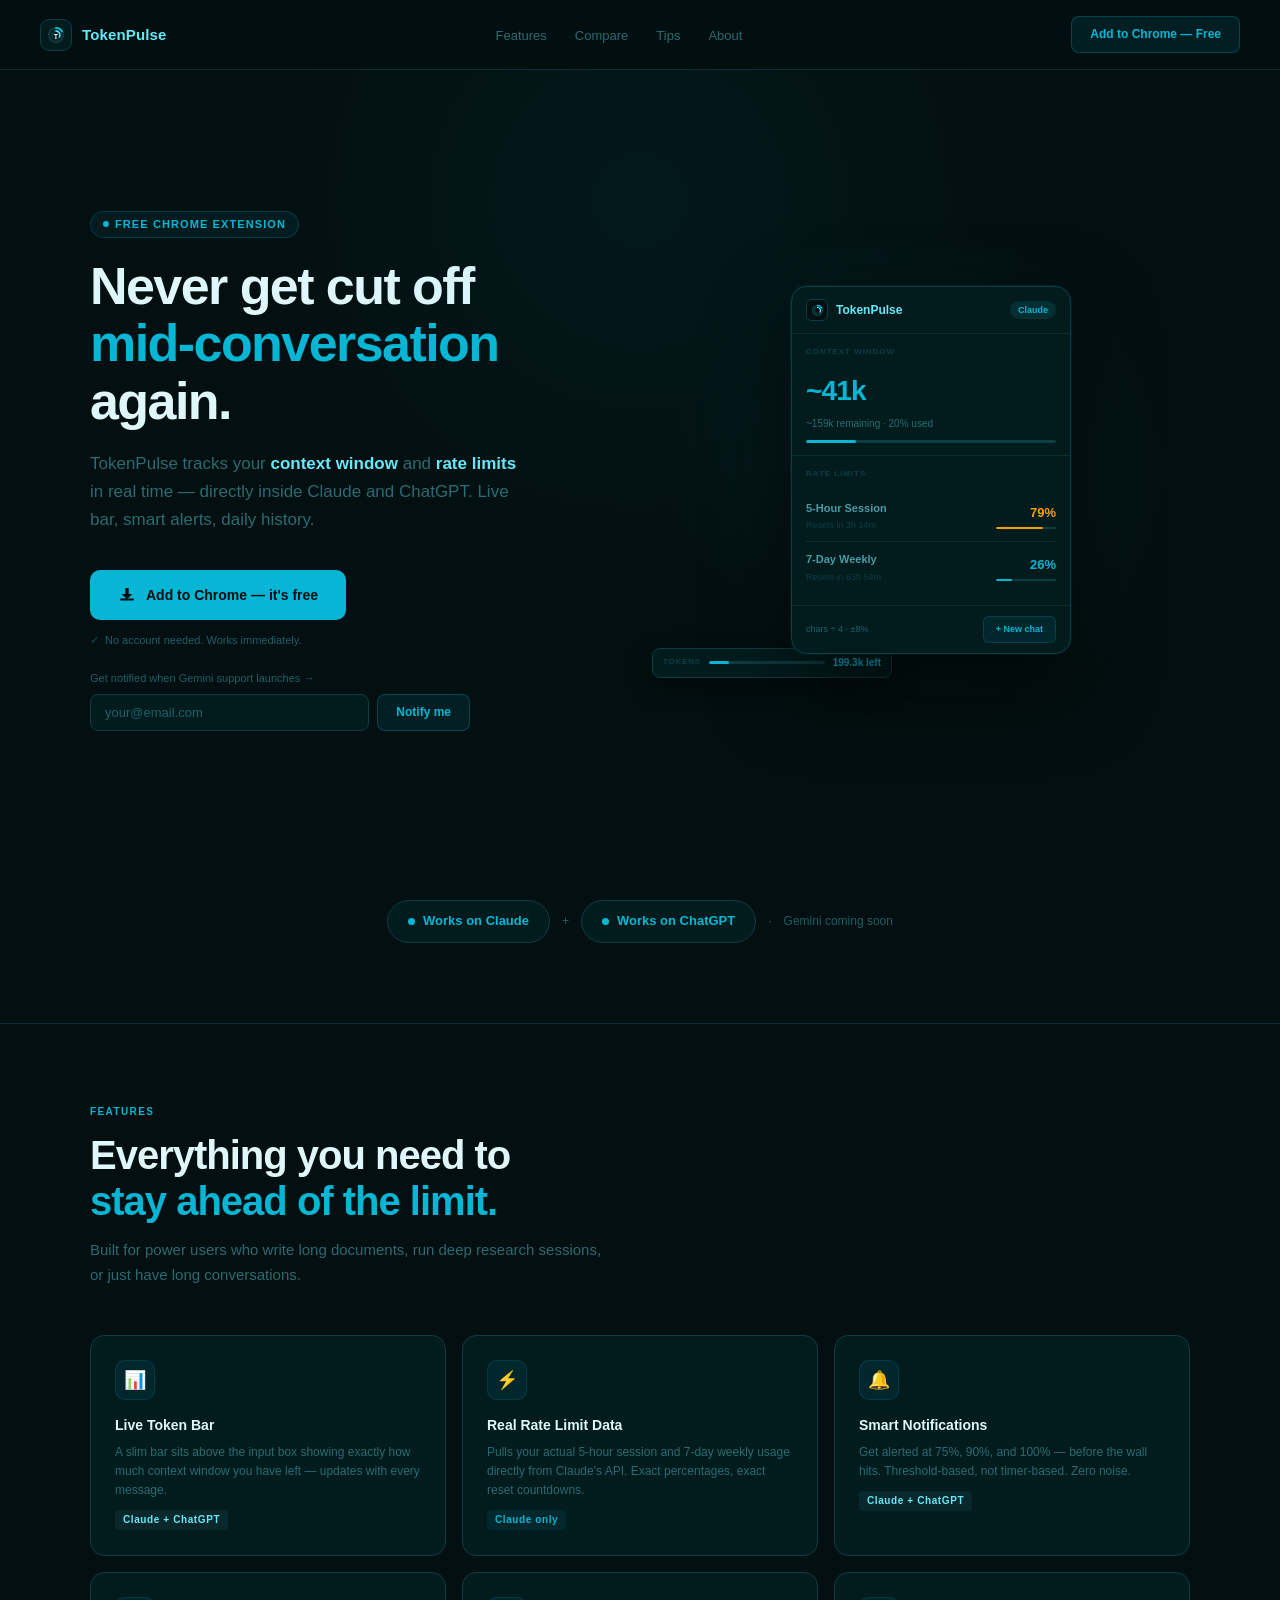
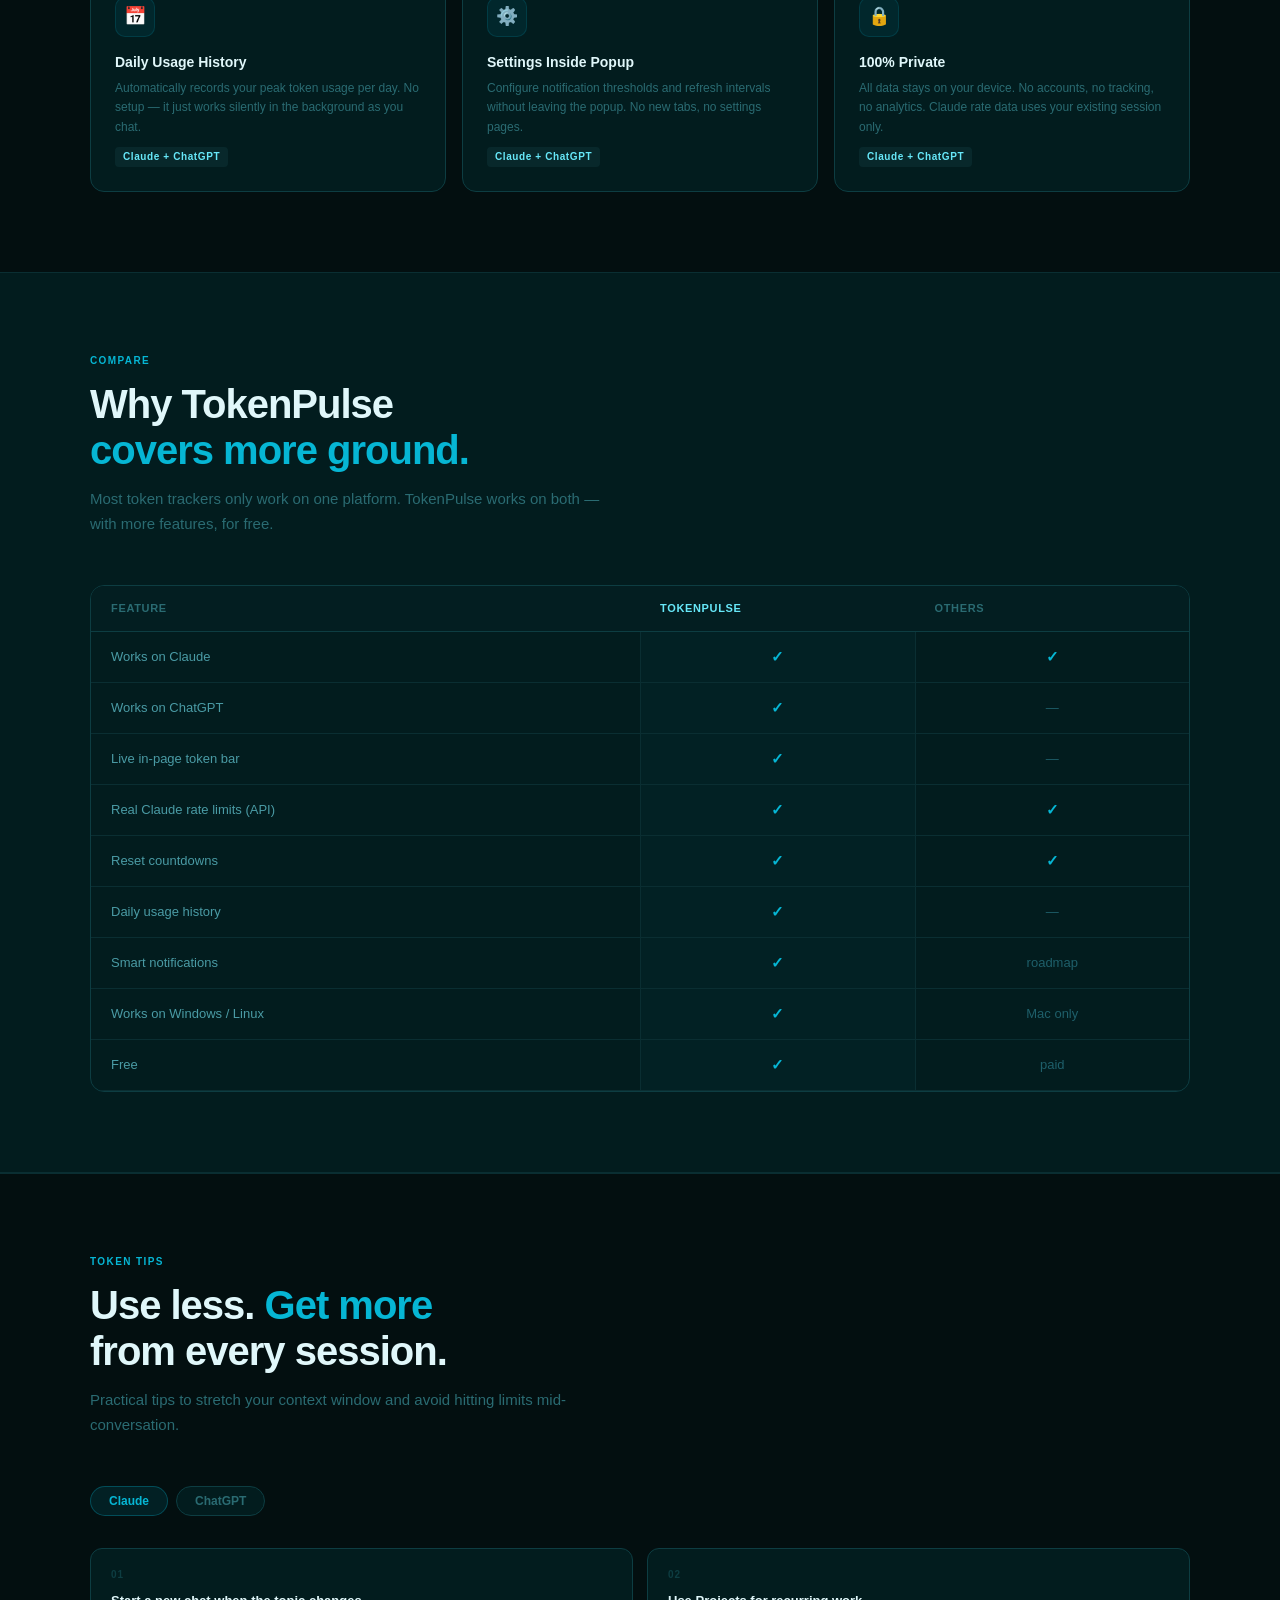
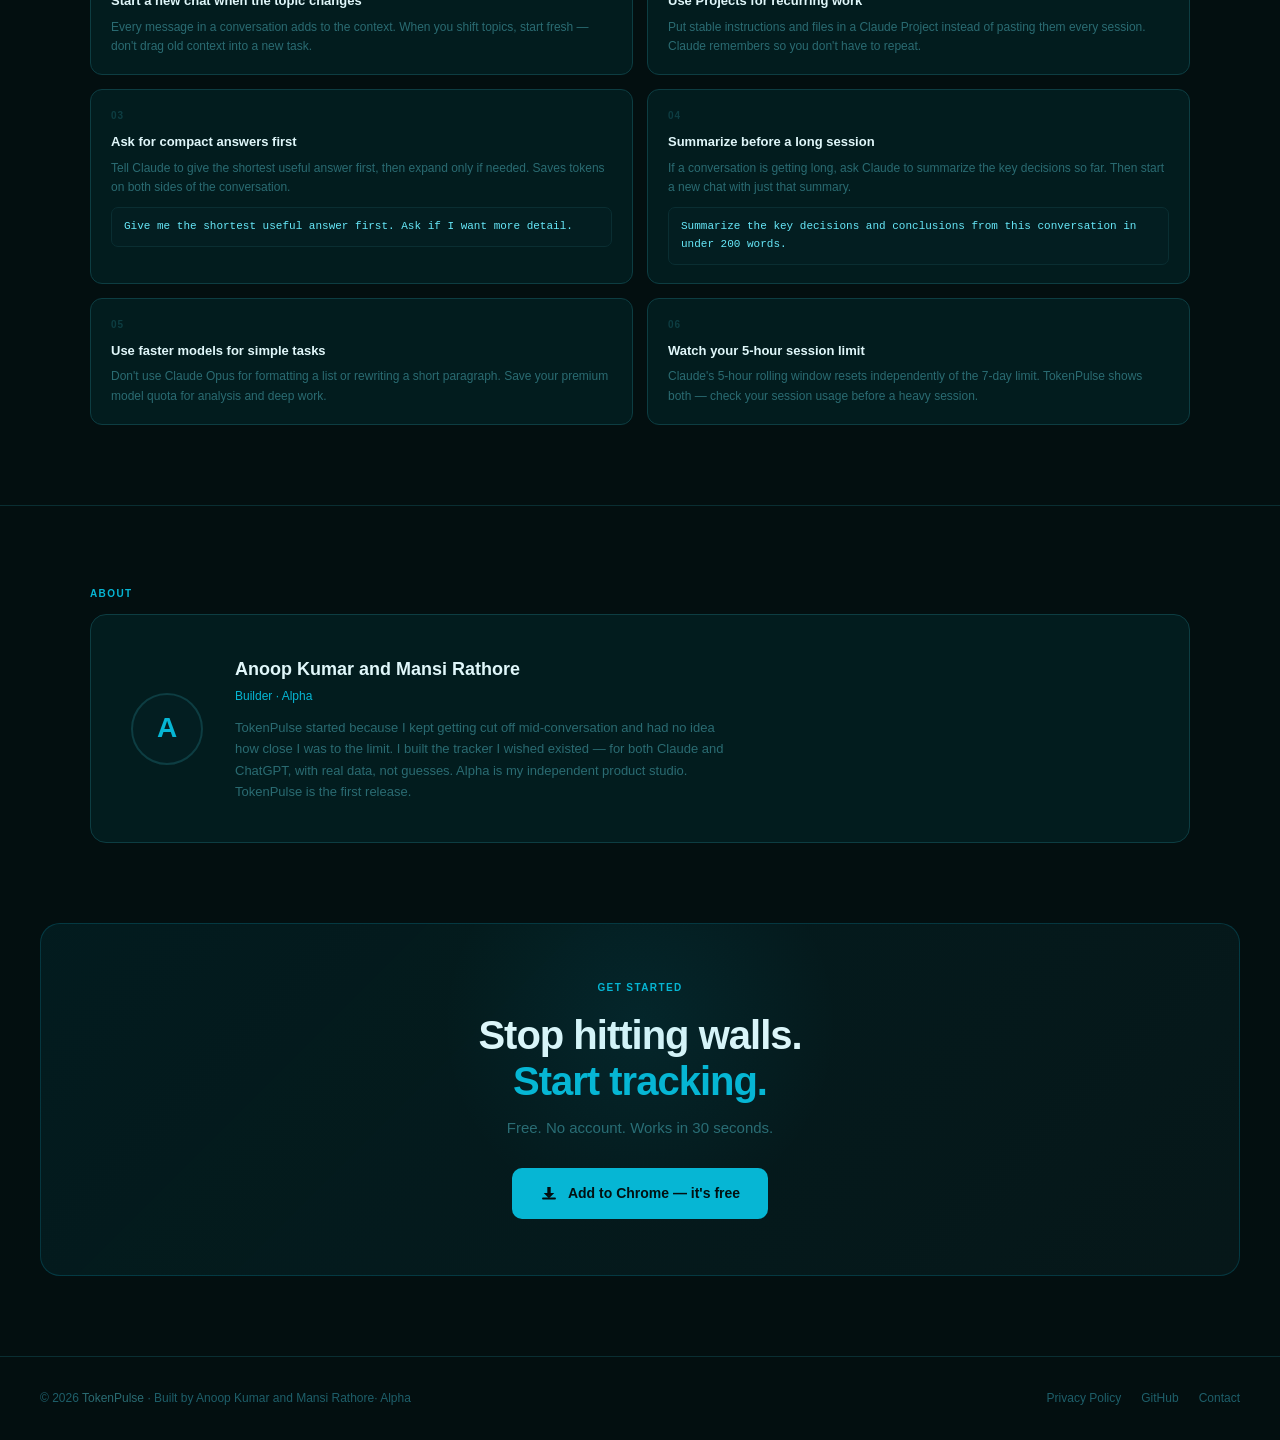
==== index.html @ 571d4bd9 "Added the Website" ====
<!DOCTYPE html>
<html lang="en">
<head>
  <meta charset="UTF-8">
  <meta name="viewport" content="width=device-width, initial-scale=1.0">
  <meta name="description" content="TokenPulse tracks your token usage and rate limits in real time on Claude and ChatGPT. Live token bar, smart notifications, daily history. Free Chrome extension.">
  <meta property="og:title" content="TokenPulse — Token & Rate Limit Tracker">
  <meta property="og:description" content="Never get cut off mid-conversation again. Live token tracking for Claude and ChatGPT.">
  <meta property="og:type" content="website">
  <meta name="twitter:card" content="summary_large_image">
  <title>TokenPulse — Token & Rate Limit Tracker for Claude & ChatGPT</title>
  <style>
    *, *::before, *::after { box-sizing: border-box; margin: 0; padding: 0; }

    :root {
      --bg:        #030f10;
      --bg2:       #021c1e;
      --bg3:       #031e21;
      --border:    #0d3d42;
      --border2:   #0a2e32;
      --teal:      #06b6d4;
      --teal-light:#67e8f9;
      --teal-dim:  #2a6b72;
      --teal-muted:#0d3d42;
      --text:      #e0f7fa;
      --text-dim:  #4a9ba5;
      --text-muted:#1e5f6a;
      --yellow:    #f59e0b;
      --red:       #ef4444;
      --white:     #ffffff;
      --font:      -apple-system, BlinkMacSystemFont, 'Segoe UI', sans-serif;
    }

    html { scroll-behavior: smooth; }

    body {
      background: var(--bg);
      color: var(--text);
      font-family: var(--font);
      -webkit-font-smoothing: antialiased;
      overflow-x: hidden;
      line-height: 1.6;
    }

    /* ── Nav ──────────────────────────────────── */
    nav {
      position: fixed; top: 0; left: 0; right: 0;
      z-index: 100;
      display: flex; align-items: center;
      justify-content: space-between;
      padding: 16px 40px;
      background: rgba(3,15,16,.85);
      backdrop-filter: blur(12px);
      border-bottom: 1px solid var(--border2);
    }
    .nav-logo {
      display: flex; align-items: center; gap: 10px;
      text-decoration: none;
    }
    .nav-logo-icon {
      width: 32px; height: 32px; border-radius: 9px;
      background: var(--bg2); border: 1.5px solid var(--border);
      display: flex; align-items: center; justify-content: center;
    }
    .nav-logo-name {
      font-size: 15px; font-weight: 700;
      color: var(--teal-light); letter-spacing: .01em;
    }
    .nav-links {
      display: flex; align-items: center; gap: 28px;
      list-style: none;
    }
    .nav-links a {
      font-size: 13px; color: var(--teal-dim);
      text-decoration: none; transition: color .15s;
    }
    .nav-links a:hover { color: var(--teal-light); }
    .nav-cta {
      font-size: 12px; font-weight: 700;
      padding: 8px 18px; border-radius: 8px;
      background: rgba(6,182,212,.1);
      color: var(--teal); border: 1px solid rgba(6,182,212,.25);
      text-decoration: none; transition: background .15s;
      white-space: nowrap;
    }
    .nav-cta:hover { background: rgba(6,182,212,.2); }

    /* ── Hero ─────────────────────────────────── */
    .hero {
      min-height: 100vh;
      display: flex; align-items: center;
      padding: 120px 40px 80px;
      position: relative; overflow: hidden;
    }
    .hero::before {
      content: "";
      position: absolute; top: -200px; left: 50%;
      transform: translateX(-50%);
      width: 800px; height: 800px;
      background: radial-gradient(circle, rgba(6,182,212,.06) 0%, transparent 70%);
      pointer-events: none;
    }
    .hero-inner {
      max-width: 1100px; margin: 0 auto; width: 100%;
      display: grid; grid-template-columns: 1fr 1fr;
      gap: 64px; align-items: center;
    }
    .hero-badge {
      display: inline-flex; align-items: center; gap: 6px;
      font-size: 11px; font-weight: 700; letter-spacing: .1em;
      color: var(--teal); text-transform: uppercase;
      background: rgba(6,182,212,.08);
      border: 1px solid rgba(6,182,212,.2);
      padding: 4px 12px; border-radius: 20px;
      margin-bottom: 20px;
    }
    .hero-badge-dot {
      width: 6px; height: 6px; border-radius: 50%;
      background: var(--teal);
      animation: pulse-dot 2s ease-in-out infinite;
    }
    @keyframes pulse-dot {
      0%,100% { opacity: 1; transform: scale(1); }
      50%      { opacity: .5; transform: scale(.8); }
    }
    h1 {
      font-size: clamp(36px, 5vw, 52px);
      font-weight: 800; line-height: 1.1;
      letter-spacing: -.03em; margin-bottom: 20px;
      color: var(--text);
    }
    h1 span { color: var(--teal); }
    .hero-sub {
      font-size: 17px; color: var(--teal-dim);
      line-height: 1.65; margin-bottom: 36px;
      max-width: 440px;
    }
    .hero-sub strong { color: var(--teal-light); font-weight: 600; }
    .hero-actions { display: flex; flex-direction: column; gap: 12px; }
    .btn-primary {
      display: inline-flex; align-items: center; gap: 10px;
      padding: 14px 28px; border-radius: 10px;
      background: var(--teal); color: var(--bg);
      font-size: 14px; font-weight: 700;
      text-decoration: none; border: none; cursor: pointer;
      transition: opacity .15s, transform .15s;
      width: fit-content;
    }
    .btn-primary:hover { opacity: .88; transform: translateY(-1px); }
    .btn-primary:active { transform: scale(.97); }
    .btn-primary svg { width: 18px; height: 18px; flex-shrink: 0; }
    .hero-note {
      font-size: 11px; color: var(--text-muted);
      display: flex; align-items: center; gap: 6px;
    }
    .hero-note::before { content: "✓"; color: var(--teal-muted); font-weight: 700; }

    /* Email form */
    .notify-form {
      display: flex; gap: 8px; max-width: 380px;
    }
    .notify-input {
      flex: 1; padding: 10px 14px;
      background: var(--bg2); color: var(--text);
      border: 1px solid var(--border); border-radius: 8px;
      font-size: 13px; font-family: var(--font);
      outline: none; transition: border-color .15s;
    }
    .notify-input::placeholder { color: var(--text-muted); }
    .notify-input:focus { border-color: var(--teal); }
    .notify-btn {
      padding: 10px 18px; border-radius: 8px;
      background: rgba(6,182,212,.1);
      color: var(--teal); border: 1px solid rgba(6,182,212,.25);
      font-size: 12px; font-weight: 700;
      cursor: pointer; font-family: var(--font);
      transition: background .15s; white-space: nowrap;
    }
    .notify-btn:hover { background: rgba(6,182,212,.2); }
    .notify-label {
      font-size: 11px; color: var(--text-muted); margin-bottom: 6px;
    }
    .notify-success {
      font-size: 12px; color: var(--teal);
      display: none; padding: 10px 0;
    }

    /* Hero visual */
    .hero-visual {
      display: flex; justify-content: center; align-items: center;
      position: relative;
    }
    .hero-visual::before {
      content: "";
      position: absolute; inset: -40px;
      background: radial-gradient(circle, rgba(6,182,212,.08) 0%, transparent 70%);
      pointer-events: none;
    }
    .popup-mockup {
      width: 280px;
      background: var(--bg2); border: 1px solid var(--border);
      border-radius: 16px; overflow: hidden;
      box-shadow: 0 32px 80px rgba(0,0,0,.6), 0 0 0 1px rgba(6,182,212,.1);
      position: relative; z-index: 1;
    }
    .pm-header {
      display: flex; align-items: center;
      justify-content: space-between;
      padding: 12px 14px; border-bottom: 1px solid var(--border2);
    }
    .pm-logo-row { display: flex; align-items: center; gap: 8px; }
    .pm-logo {
      width: 22px; height: 22px; border-radius: 6px;
      background: var(--bg); border: 1.5px solid var(--border);
      display: flex; align-items: center; justify-content: center;
    }
    .pm-name { font-size: 12px; font-weight: 700; color: var(--teal-light); }
    .pm-badge {
      font-size: 9px; font-weight: 700; padding: 2px 8px;
      border-radius: 20px; background: rgba(6,182,212,.12); color: var(--teal);
    }
    .pm-section { padding: 12px 14px; border-bottom: 1px solid var(--border2); }
    .pm-section-title {
      font-size: 8px; font-weight: 700; letter-spacing: .12em;
      color: var(--teal-muted); text-transform: uppercase; margin-bottom: 10px;
    }
    .pm-big-num { font-size: 28px; font-weight: 800; color: var(--teal); letter-spacing: -.03em; }
    .pm-meta { font-size: 10px; color: var(--teal-dim); margin-top: 2px; margin-bottom: 8px; }
    .pm-bar-track { width: 100%; height: 3px; background: var(--border); border-radius: 2px; overflow: hidden; }
    .pm-bar-fill  { height: 100%; border-radius: 2px; background: var(--teal); }
    .pm-row {
      display: flex; align-items: center;
      justify-content: space-between; padding: 9px 0;
    }
    .pm-row + .pm-row { border-top: 1px solid var(--border2); }
    .pm-row-name { font-size: 11px; font-weight: 600; color: #4a9ba5; }
    .pm-row-sub  { font-size: 9px; color: var(--teal-muted); margin-top: 1px; }
    .pm-row-pct  { font-size: 13px; font-weight: 800; }
    .pm-row-mini { width: 60px; height: 2px; background: var(--border); border-radius: 1px; overflow: hidden; margin-top: 4px; }
    .pm-row-mini-fill { height: 100%; border-radius: 1px; }
    .pm-footer {
      display: flex; align-items: center;
      justify-content: space-between; padding: 10px 14px;
    }
    .pm-footer-note { font-size: 9px; color: var(--text-muted); }
    .pm-new-chat {
      font-size: 9px; font-weight: 700; padding: 5px 12px;
      border-radius: 6px; background: rgba(6,182,212,.08);
      color: var(--teal); border: 1px solid rgba(6,182,212,.2);
    }

    /* Bar mockup */
    .bar-mockup {
      position: absolute; bottom: -24px; left: -20px;
      width: 240px;
      background: var(--bg2); border: 1px solid var(--border);
      border-radius: 8px; padding: 6px 10px;
      display: flex; align-items: center; gap: 8px;
      box-shadow: 0 8px 24px rgba(0,0,0,.4);
    }
    .bm-label { font-size: 8px; font-weight: 700; letter-spacing: .1em; color: var(--teal-muted); }
    .bm-track { flex: 1; height: 3px; background: var(--border); border-radius: 2px; overflow: hidden; }
    .bm-fill  { height: 100%; width: 17%; background: var(--teal); border-radius: 2px; }
    .bm-count { font-size: 10px; font-weight: 600; color: var(--teal); white-space: nowrap; }

    /* ── Platforms ────────────────────────────── */
    .platforms {
      padding: 0 40px 80px;
      display: flex; justify-content: center;
    }
    .platforms-inner {
      max-width: 600px; width: 100%;
      display: flex; align-items: center;
      gap: 12px; flex-wrap: wrap; justify-content: center;
    }
    .platform-pill {
      display: flex; align-items: center; gap: 8px;
      padding: 10px 20px; border-radius: 30px;
      background: var(--bg2); border: 1px solid var(--border);
      font-size: 13px; font-weight: 600; color: var(--teal);
    }
    .platform-pill-dot {
      width: 7px; height: 7px; border-radius: 50%;
      background: var(--teal);
    }
    .platforms-divider { font-size: 12px; color: var(--text-muted); }

    /* ── Section shared ───────────────────────── */
    section { padding: 80px 40px; }
    .section-inner { max-width: 1100px; margin: 0 auto; }
    .section-label {
      font-size: 10px; font-weight: 700; letter-spacing: .14em;
      color: var(--teal); text-transform: uppercase; margin-bottom: 12px;
    }
    h2 {
      font-size: clamp(28px, 4vw, 40px);
      font-weight: 800; line-height: 1.15;
      letter-spacing: -.025em; margin-bottom: 14px;
    }
    h2 span { color: var(--teal); }
    .section-sub {
      font-size: 15px; color: var(--teal-dim);
      max-width: 520px; line-height: 1.65; margin-bottom: 48px;
    }

    /* ── Features grid ────────────────────────── */
    .features-grid {
      display: grid;
      grid-template-columns: repeat(3, 1fr);
      gap: 16px;
    }
    .feature-card {
      background: var(--bg2); border: 1px solid var(--border);
      border-radius: 14px; padding: 24px;
      transition: border-color .2s, transform .2s;
    }
    .feature-card:hover { border-color: rgba(6,182,212,.3); transform: translateY(-2px); }
    .feature-icon {
      width: 40px; height: 40px; border-radius: 10px;
      background: rgba(6,182,212,.08); border: 1px solid rgba(6,182,212,.15);
      display: flex; align-items: center; justify-content: center;
      font-size: 18px; margin-bottom: 14px;
    }
    .feature-title { font-size: 14px; font-weight: 700; color: var(--text); margin-bottom: 6px; }
    .feature-desc  { font-size: 12px; color: var(--teal-dim); line-height: 1.6; }
    .feature-tag {
      display: inline-block; margin-top: 10px;
      font-size: 10px; font-weight: 700; letter-spacing: .06em;
      padding: 2px 8px; border-radius: 4px;
      background: rgba(6,182,212,.08); color: var(--teal);
    }
    .feature-tag.both { background: rgba(103,232,249,.06); color: var(--teal-light); }

    /* ── Compare ──────────────────────────────── */
    .compare-section { background: var(--bg2); border-top: 1px solid var(--border2); border-bottom: 1px solid var(--border2); }
    .compare-grid {
      display: grid; grid-template-columns: 2fr 1fr 1fr;
      gap: 0; border: 1px solid var(--border); border-radius: 14px; overflow: hidden;
    }
    .compare-header {
      padding: 14px 20px;
      background: var(--bg3); border-bottom: 1px solid var(--border);
      font-size: 11px; font-weight: 700; letter-spacing: .06em;
      color: var(--teal-dim); text-transform: uppercase;
      display: flex; align-items: center; gap: 8px;
    }
    .compare-header.ours { color: var(--teal-light); }
    .compare-row {
      display: contents;
    }
    .compare-cell {
      padding: 13px 20px;
      border-bottom: 1px solid var(--border2);
      font-size: 13px; color: var(--teal-dim);
      display: flex; align-items: center;
    }
    .compare-cell:nth-child(3n+2),
    .compare-cell:nth-child(3n+3) {
      justify-content: center;
      border-left: 1px solid var(--border2);
    }
    .compare-cell.feature-name { font-weight: 500; color: #4a9ba5; }
    .check { color: var(--teal); font-size: 15px; font-weight: 700; }
    .cross { color: var(--text-muted); font-size: 13px; }
    .ours-col { background: rgba(6,182,212,.03); }

    /* ── Tips ─────────────────────────────────── */
    .tips-tabs {
      display: flex; gap: 8px; margin-bottom: 32px; flex-wrap: wrap;
    }
    .tips-tab {
      padding: 7px 18px; border-radius: 20px;
      font-size: 12px; font-weight: 600;
      background: var(--bg2); border: 1px solid var(--border);
      color: var(--teal-dim); cursor: pointer; transition: all .15s;
    }
    .tips-tab.active {
      background: rgba(6,182,212,.1);
      border-color: rgba(6,182,212,.3); color: var(--teal);
    }
    .tips-panel { display: none; }
    .tips-panel.active { display: grid; grid-template-columns: repeat(2, 1fr); gap: 14px; }
    .tip-card {
      background: var(--bg2); border: 1px solid var(--border);
      border-radius: 12px; padding: 18px 20px;
    }
    .tip-num {
      font-size: 10px; font-weight: 800; color: var(--teal-muted);
      letter-spacing: .1em; margin-bottom: 8px;
    }
    .tip-title { font-size: 13px; font-weight: 700; color: var(--text); margin-bottom: 6px; }
    .tip-body  { font-size: 12px; color: var(--teal-dim); line-height: 1.6; }
    .tip-prompt {
      margin-top: 10px; padding: 10px 12px;
      background: var(--bg3); border: 1px solid var(--border2);
      border-radius: 7px; font-size: 11px;
      color: var(--teal-light); font-family: 'SF Mono', monospace;
      line-height: 1.6;
    }

    /* ── About ────────────────────────────────── */
    .about-section { border-top: 1px solid var(--border2); }
    .about-card {
      background: var(--bg2); border: 1px solid var(--border);
      border-radius: 16px; padding: 40px;
      display: flex; align-items: center; gap: 32px;
    }
    .about-avatar {
      width: 72px; height: 72px; border-radius: 50%; flex-shrink: 0;
      background: var(--bg3); border: 2px solid var(--border);
      display: flex; align-items: center; justify-content: center;
      font-size: 28px; font-weight: 800; color: var(--teal);
    }
    .about-name { font-size: 18px; font-weight: 700; color: var(--text); margin-bottom: 4px; }
    .about-role { font-size: 12px; color: var(--teal); margin-bottom: 10px; }
    .about-bio  { font-size: 13px; color: var(--teal-dim); line-height: 1.65; max-width: 500px; }

    /* ── CTA banner ───────────────────────────── */
    .cta-banner {
      margin: 0 40px 80px;
      background: linear-gradient(135deg, rgba(6,182,212,.08), rgba(103,232,249,.04));
      border: 1px solid rgba(6,182,212,.2);
      border-radius: 20px; padding: 56px 48px;
      text-align: center;
      position: relative; overflow: hidden;
    }
    .cta-banner::before {
      content: "";
      position: absolute; top: -100px; left: 50%;
      transform: translateX(-50%);
      width: 400px; height: 400px;
      background: radial-gradient(circle, rgba(6,182,212,.08) 0%, transparent 70%);
      pointer-events: none;
    }
    .cta-banner h2 { margin-bottom: 12px; }
    .cta-banner p { color: var(--teal-dim); margin-bottom: 28px; font-size: 15px; }

    /* ── Footer ───────────────────────────────── */
    footer {
      border-top: 1px solid var(--border2);
      padding: 32px 40px;
      display: flex; align-items: center;
      justify-content: space-between; flex-wrap: wrap; gap: 12px;
    }
    .footer-left { font-size: 12px; color: var(--text-muted); }
    .footer-left span { color: var(--teal-dim); }
    .footer-links { display: flex; gap: 20px; }
    .footer-links a { font-size: 12px; color: var(--text-muted); text-decoration: none; transition: color .15s; }
    .footer-links a:hover { color: var(--teal); }

    /* ── Responsive ───────────────────────────── */
    @media (max-width: 768px) {
      nav { padding: 14px 20px; }
      .nav-links { display: none; }
      .hero { padding: 100px 20px 60px; }
      .hero-inner { grid-template-columns: 1fr; gap: 48px; }
      .hero-visual { order: -1; }
      .bar-mockup { display: none; }
      .platforms { padding: 0 20px 60px; }
      section { padding: 60px 20px; }
      .features-grid { grid-template-columns: 1fr; }
      .compare-grid { grid-template-columns: 1.5fr 1fr 1fr; }
      .tips-panel.active { grid-template-columns: 1fr; }
      .about-card { flex-direction: column; padding: 28px; }
      .cta-banner { margin: 0 20px 60px; padding: 40px 24px; }
      footer { padding: 24px 20px; }
    }
  </style>
</head>
<body>

<!-- ── Nav ──────────────────────────────────── -->
<nav>
  <a href="/" class="nav-logo">
    <div class="nav-logo-icon">
      <svg width="18" height="18" viewBox="0 0 18 18" fill="none">
        <circle cx="9" cy="9" r="7" stroke="#0d3d42" stroke-width="2"/>
        <path d="M9 2 a7 7 0 0 1 6.06 3.5" stroke="#06b6d4" stroke-width="2" stroke-linecap="round"/>
        <circle cx="9" cy="9" r="4" stroke="#0d3d42" stroke-width="1.5"/>
        <path d="M9 5 a4 4 0 0 1 3.46 2 a4 4 0 0 1 0 4" stroke="#67e8f9" stroke-width="1.5" stroke-linecap="round"/>
        <text x="9" y="12.5" text-anchor="middle" font-family="-apple-system,sans-serif" font-size="7" font-weight="800" fill="white">T</text>
      </svg>
    </div>
    <span class="nav-logo-name">TokenPulse</span>
  </a>
  <ul class="nav-links">
    <li><a href="#features">Features</a></li>
    <li><a href="#compare">Compare</a></li>
    <li><a href="#tips">Tips</a></li>
    <li><a href="#about">About</a></li>
  </ul>
  <a href="#install" class="nav-cta">Add to Chrome — Free</a>
</nav>

<!-- ── Hero ─────────────────────────────────── -->
<section class="hero" id="install">
  <div class="hero-inner">
    <div class="hero-content">
      <div class="hero-badge">
        <div class="hero-badge-dot"></div>
        Free Chrome Extension
      </div>
      <h1>Never get cut off<br><span>mid-conversation</span><br>again.</h1>
      <p class="hero-sub">
        TokenPulse tracks your <strong>context window</strong> and <strong>rate limits</strong>
        in real time — directly inside Claude and ChatGPT.
        Live bar, smart alerts, daily history.
      </p>
      <div class="hero-actions">
        <a href="https://chrome.google.com/webstore" class="btn-primary" id="install-btn">
          <svg viewBox="0 0 24 24" fill="none" stroke="currentColor" stroke-width="2.5">
            <path d="M12 16l-4-4h3V4h2v8h3l-4 4z"/>
            <path d="M20 18H4" stroke-linecap="round"/>
          </svg>
          Add to Chrome — it's free
        </a>
        <span class="hero-note">No account needed. Works immediately.</span>

        <div style="margin-top: 8px;">
          <div class="notify-label">Get notified when Gemini support launches →</div>
          <form class="notify-form" id="notify-form" action="https://formspree.io/f/xqeoqzdg" method="POST">
            <input class="notify-input" type="email" name="email" placeholder="your@email.com" required>
            <button class="notify-btn" type="submit">Notify me</button>
          </form>
          <div class="notify-success" id="notify-success">✓ You're on the list. We'll let you know.</div>
        </div>
      </div>
    </div>

    <!-- Popup mockup -->
    <div class="hero-visual">
      <div class="popup-mockup">
        <div class="pm-header">
          <div class="pm-logo-row">
            <div class="pm-logo">
              <svg width="13" height="13" viewBox="0 0 13 13" fill="none">
                <circle cx="6.5" cy="6.5" r="5" stroke="#0d3d42" stroke-width="1.5"/>
                <path d="M6.5 1.5 a5 5 0 0 1 4.33 2.5" stroke="#06b6d4" stroke-width="1.5" stroke-linecap="round"/>
                <circle cx="6.5" cy="6.5" r="3" stroke="#0d3d42" stroke-width="1.2"/>
                <path d="M6.5 3.5 a3 3 0 0 1 2.6 1.5 a3 3 0 0 1 0 3" stroke="#67e8f9" stroke-width="1.2" stroke-linecap="round"/>
              </svg>
            </div>
            <span class="pm-name">TokenPulse</span>
          </div>
          <span class="pm-badge">Claude</span>
        </div>

        <div class="pm-section">
          <div class="pm-section-title">Context Window</div>
          <div class="pm-big-num">~41k</div>
          <div class="pm-meta">~159k remaining · 20% used</div>
          <div class="pm-bar-track">
            <div class="pm-bar-fill" style="width:20%"></div>
          </div>
        </div>

        <div class="pm-section">
          <div class="pm-section-title">Rate Limits</div>
          <div class="pm-row">
            <div>
              <div class="pm-row-name">5-Hour Session</div>
              <div class="pm-row-sub">Resets in 3h 14m</div>
            </div>
            <div style="text-align:right">
              <div class="pm-row-pct" style="color:#f59e0b">79%</div>
              <div class="pm-row-mini"><div class="pm-row-mini-fill" style="width:79%;background:#f59e0b"></div></div>
            </div>
          </div>
          <div class="pm-row">
            <div>
              <div class="pm-row-name">7-Day Weekly</div>
              <div class="pm-row-sub">Resets in 63h 54m</div>
            </div>
            <div style="text-align:right">
              <div class="pm-row-pct" style="color:#06b6d4">26%</div>
              <div class="pm-row-mini"><div class="pm-row-mini-fill" style="width:26%;background:#06b6d4"></div></div>
            </div>
          </div>
        </div>

        <div class="pm-footer">
          <span class="pm-footer-note">chars ÷ 4 · ±8%</span>
          <span class="pm-new-chat">+ New chat</span>
        </div>
      </div>

      <!-- In-page bar mockup -->
      <div class="bar-mockup">
        <span class="bm-label">TOKENS</span>
        <div class="bm-track"><div class="bm-fill"></div></div>
        <span class="bm-count">199.3k left</span>
      </div>
    </div>
  </div>
</section>

<!-- ── Platforms ──────────────────────────── -->
<div class="platforms">
  <div class="platforms-inner">
    <div class="platform-pill">
      <div class="platform-pill-dot"></div>
      Works on Claude
    </div>
    <div class="platforms-divider">+</div>
    <div class="platform-pill">
      <div class="platform-pill-dot"></div>
      Works on ChatGPT
    </div>
    <div class="platforms-divider">·</div>
    <span style="font-size:12px;color:var(--text-muted)">Gemini coming soon</span>
  </div>
</div>

<!-- ── Features ───────────────────────────── -->
<section id="features" style="border-top:1px solid var(--border2)">
  <div class="section-inner">
    <div class="section-label">Features</div>
    <h2>Everything you need to<br><span>stay ahead of the limit.</span></h2>
    <p class="section-sub">Built for power users who write long documents, run deep research sessions, or just have long conversations.</p>

    <div class="features-grid">
      <div class="feature-card">
        <div class="feature-icon">📊</div>
        <div class="feature-title">Live Token Bar</div>
        <div class="feature-desc">A slim bar sits above the input box showing exactly how much context window you have left — updates with every message.</div>
        <span class="feature-tag both">Claude + ChatGPT</span>
      </div>
      <div class="feature-card">
        <div class="feature-icon">⚡</div>
        <div class="feature-title">Real Rate Limit Data</div>
        <div class="feature-desc">Pulls your actual 5-hour session and 7-day weekly usage directly from Claude's API. Exact percentages, exact reset countdowns.</div>
        <span class="feature-tag">Claude only</span>
      </div>
      <div class="feature-card">
        <div class="feature-icon">🔔</div>
        <div class="feature-title">Smart Notifications</div>
        <div class="feature-desc">Get alerted at 75%, 90%, and 100% — before the wall hits. Threshold-based, not timer-based. Zero noise.</div>
        <span class="feature-tag both">Claude + ChatGPT</span>
      </div>
      <div class="feature-card">
        <div class="feature-icon">📅</div>
        <div class="feature-title">Daily Usage History</div>
        <div class="feature-desc">Automatically records your peak token usage per day. No setup — it just works silently in the background as you chat.</div>
        <span class="feature-tag both">Claude + ChatGPT</span>
      </div>
      <div class="feature-card">
        <div class="feature-icon">⚙️</div>
        <div class="feature-title">Settings Inside Popup</div>
        <div class="feature-desc">Configure notification thresholds and refresh intervals without leaving the popup. No new tabs, no settings pages.</div>
        <span class="feature-tag both">Claude + ChatGPT</span>
      </div>
      <div class="feature-card">
        <div class="feature-icon">🔒</div>
        <div class="feature-title">100% Private</div>
        <div class="feature-desc">All data stays on your device. No accounts, no tracking, no analytics. Claude rate data uses your existing session only.</div>
        <span class="feature-tag both">Claude + ChatGPT</span>
      </div>
    </div>
  </div>
</section>

<!-- ── Compare ────────────────────────────── -->
<section id="compare" class="compare-section">
  <div class="section-inner">
    <div class="section-label">Compare</div>
    <h2>Why TokenPulse<br><span>covers more ground.</span></h2>
    <p class="section-sub">Most token trackers only work on one platform. TokenPulse works on both — with more features, for free.</p>

    <div class="compare-grid">
      <div class="compare-header">Feature</div>
      <div class="compare-header ours">TokenPulse</div>
      <div class="compare-header">Others</div>

      <div class="compare-cell feature-name">Works on Claude</div>
      <div class="compare-cell ours-col"><span class="check">✓</span></div>
      <div class="compare-cell"><span class="check">✓</span></div>

      <div class="compare-cell feature-name">Works on ChatGPT</div>
      <div class="compare-cell ours-col"><span class="check">✓</span></div>
      <div class="compare-cell"><span class="cross">—</span></div>

      <div class="compare-cell feature-name">Live in-page token bar</div>
      <div class="compare-cell ours-col"><span class="check">✓</span></div>
      <div class="compare-cell"><span class="cross">—</span></div>

      <div class="compare-cell feature-name">Real Claude rate limits (API)</div>
      <div class="compare-cell ours-col"><span class="check">✓</span></div>
      <div class="compare-cell"><span class="check">✓</span></div>

      <div class="compare-cell feature-name">Reset countdowns</div>
      <div class="compare-cell ours-col"><span class="check">✓</span></div>
      <div class="compare-cell"><span class="check">✓</span></div>

      <div class="compare-cell feature-name">Daily usage history</div>
      <div class="compare-cell ours-col"><span class="check">✓</span></div>
      <div class="compare-cell"><span class="cross">—</span></div>

      <div class="compare-cell feature-name">Smart notifications</div>
      <div class="compare-cell ours-col"><span class="check">✓</span></div>
      <div class="compare-cell"><span class="cross">roadmap</span></div>

      <div class="compare-cell feature-name">Works on Windows / Linux</div>
      <div class="compare-cell ours-col"><span class="check">✓</span></div>
      <div class="compare-cell"><span class="cross">Mac only</span></div>

      <div class="compare-cell feature-name">Free</div>
      <div class="compare-cell ours-col"><span class="check">✓</span></div>
      <div class="compare-cell"><span class="cross">paid</span></div>
    </div>
  </div>
</section>

<!-- ── Tips ───────────────────────────────── -->
<section id="tips" style="border-top:1px solid var(--border2)">
  <div class="section-inner">
    <div class="section-label">Token Tips</div>
    <h2>Use less. <span>Get more</span><br>from every session.</h2>
    <p class="section-sub">Practical tips to stretch your context window and avoid hitting limits mid-conversation.</p>

    <div class="tips-tabs">
      <button class="tips-tab active" onclick="switchTab('claude')">Claude</button>
      <button class="tips-tab" onclick="switchTab('chatgpt')">ChatGPT</button>
    </div>

    <div class="tips-panel active" id="tips-claude">
      <div class="tip-card">
        <div class="tip-num">01</div>
        <div class="tip-title">Start a new chat when the topic changes</div>
        <div class="tip-body">Every message in a conversation adds to the context. When you shift topics, start fresh — don't drag old context into a new task.</div>
      </div>
      <div class="tip-card">
        <div class="tip-num">02</div>
        <div class="tip-title">Use Projects for recurring work</div>
        <div class="tip-body">Put stable instructions and files in a Claude Project instead of pasting them every session. Claude remembers so you don't have to repeat.</div>
      </div>
      <div class="tip-card">
        <div class="tip-num">03</div>
        <div class="tip-title">Ask for compact answers first</div>
        <div class="tip-body">Tell Claude to give the shortest useful answer first, then expand only if needed. Saves tokens on both sides of the conversation.</div>
        <div class="tip-prompt">Give me the shortest useful answer first. Ask if I want more detail.</div>
      </div>
      <div class="tip-card">
        <div class="tip-num">04</div>
        <div class="tip-title">Summarize before a long session</div>
        <div class="tip-body">If a conversation is getting long, ask Claude to summarize the key decisions so far. Then start a new chat with just that summary.</div>
        <div class="tip-prompt">Summarize the key decisions and conclusions from this conversation in under 200 words.</div>
      </div>
      <div class="tip-card">
        <div class="tip-num">05</div>
        <div class="tip-title">Use faster models for simple tasks</div>
        <div class="tip-body">Don't use Claude Opus for formatting a list or rewriting a short paragraph. Save your premium model quota for analysis and deep work.</div>
      </div>
      <div class="tip-card">
        <div class="tip-num">06</div>
        <div class="tip-title">Watch your 5-hour session limit</div>
        <div class="tip-body">Claude's 5-hour rolling window resets independently of the 7-day limit. TokenPulse shows both — check your session usage before a heavy session.</div>
      </div>
    </div>

    <div class="tips-panel" id="tips-chatgpt">
      <div class="tip-card">
        <div class="tip-num">01</div>
        <div class="tip-title">Use Custom Instructions for stable context</div>
        <div class="tip-body">Put your tone, format preferences, and recurring context in Custom Instructions. Stop re-briefing ChatGPT on every new chat.</div>
      </div>
      <div class="tip-card">
        <div class="tip-num">02</div>
        <div class="tip-title">One job per chat</div>
        <div class="tip-body">ChatGPT works best when each conversation has a single clear purpose. Mixing research, drafting, and editing in one chat burns context fast.</div>
      </div>
      <div class="tip-card">
        <div class="tip-num">03</div>
        <div class="tip-title">Skip Thinking mode for simple tasks</div>
        <div class="tip-body">Thinking models use more tokens and quota. Use them for hard architecture decisions or complex debugging — not for rewriting emails.</div>
        <div class="tip-prompt">Give me a direct answer. No need for deep reasoning on this one.</div>
      </div>
      <div class="tip-card">
        <div class="tip-num">04</div>
        <div class="tip-title">Use Projects for recurring clients or topics</div>
        <div class="tip-body">ChatGPT Projects keep context scoped. One project per client, one per research area. Keeps conversations focused and context lean.</div>
      </div>
      <div class="tip-card">
        <div class="tip-num">05</div>
        <div class="tip-title">Split research from writing</div>
        <div class="tip-body">Do your research in one chat, then start a fresh chat for the final output. Don't carry the full research thread into the writing session.</div>
      </div>
      <div class="tip-card">
        <div class="tip-num">06</div>
        <div class="tip-title">Watch TokenPulse's bar during coding sessions</div>
        <div class="tip-body">Code and logs consume tokens fast. When the bar hits 70%, start wrapping up or summarize the session state before continuing in a new chat.</div>
      </div>
    </div>
  </div>
</section>

<!-- ── About ───────────────────────────────── -->
<section id="about" class="about-section">
  <div class="section-inner">
    <div class="section-label">About</div>
    <div class="about-card">
      <div class="about-avatar">A</div>
      <div>
        <div class="about-name">Anoop Kumar and Mansi Rathore</div>
        <div class="about-role">Builder · Alpha</div>
        <div class="about-bio">
          TokenPulse started because I kept getting cut off mid-conversation and had no idea how close I was to the limit.
          I built the tracker I wished existed — for both Claude and ChatGPT, with real data, not guesses.
          Alpha is my independent product studio. TokenPulse is the first release.
        </div>
      </div>
    </div>
  </div>
</section>

<!-- ── CTA Banner ─────────────────────────── -->
<div class="cta-banner">
  <div class="section-label" style="margin-bottom:16px">Get started</div>
  <h2>Stop hitting walls.<br><span>Start tracking.</span></h2>
  <p>Free. No account. Works in 30 seconds.</p>
  <a href="#install" class="btn-primary" style="margin:0 auto">
    <svg width="18" height="18" viewBox="0 0 24 24" fill="none" stroke="currentColor" stroke-width="2.5">
      <path d="M12 16l-4-4h3V4h2v8h3l-4 4z"/>
      <path d="M20 18H4" stroke-linecap="round"/>
    </svg>
    Add to Chrome — it's free
  </a>
</div>

<!-- ── Footer ─────────────────────────────── -->
<footer>
  <div class="footer-left">
    © 2026 <span>TokenPulse</span> · Built by Anoop Kumar and Mansi Rathore· Alpha
  </div>
  <div class="footer-links">
    <a href="privacy.html">Privacy Policy</a>
    <a href="https://github.com" target="_blank">GitHub</a>
    <a href="mailto:anup17508@gmail.com">Contact</a>
  </div>
</footer>

<script>
  // Tab switching
  function switchTab(platform) {
    document.querySelectorAll('.tips-tab').forEach(t => t.classList.remove('active'));
    document.querySelectorAll('.tips-panel').forEach(p => p.classList.remove('active'));
    event.target.classList.add('active');
    document.getElementById('tips-' + platform).classList.add('active');
  }

  // Formspree email signup
  document.getElementById('notify-form').addEventListener('submit', async function(e) {
    e.preventDefault();
    const form = e.target;
    const data = new FormData(form);
    try {
      const res = await fetch(form.action, {
        method: 'POST',
        body: data,
        headers: { 'Accept': 'application/json' }
      });
      if (res.ok) {
        form.style.display = 'none';
        document.getElementById('notify-success').style.display = 'block';
      }
    } catch (_) {}
  });

  // Update install button when store URL is ready
  // Replace the href on both install buttons with the real Chrome Web Store URL
</script>

</body>
</html>
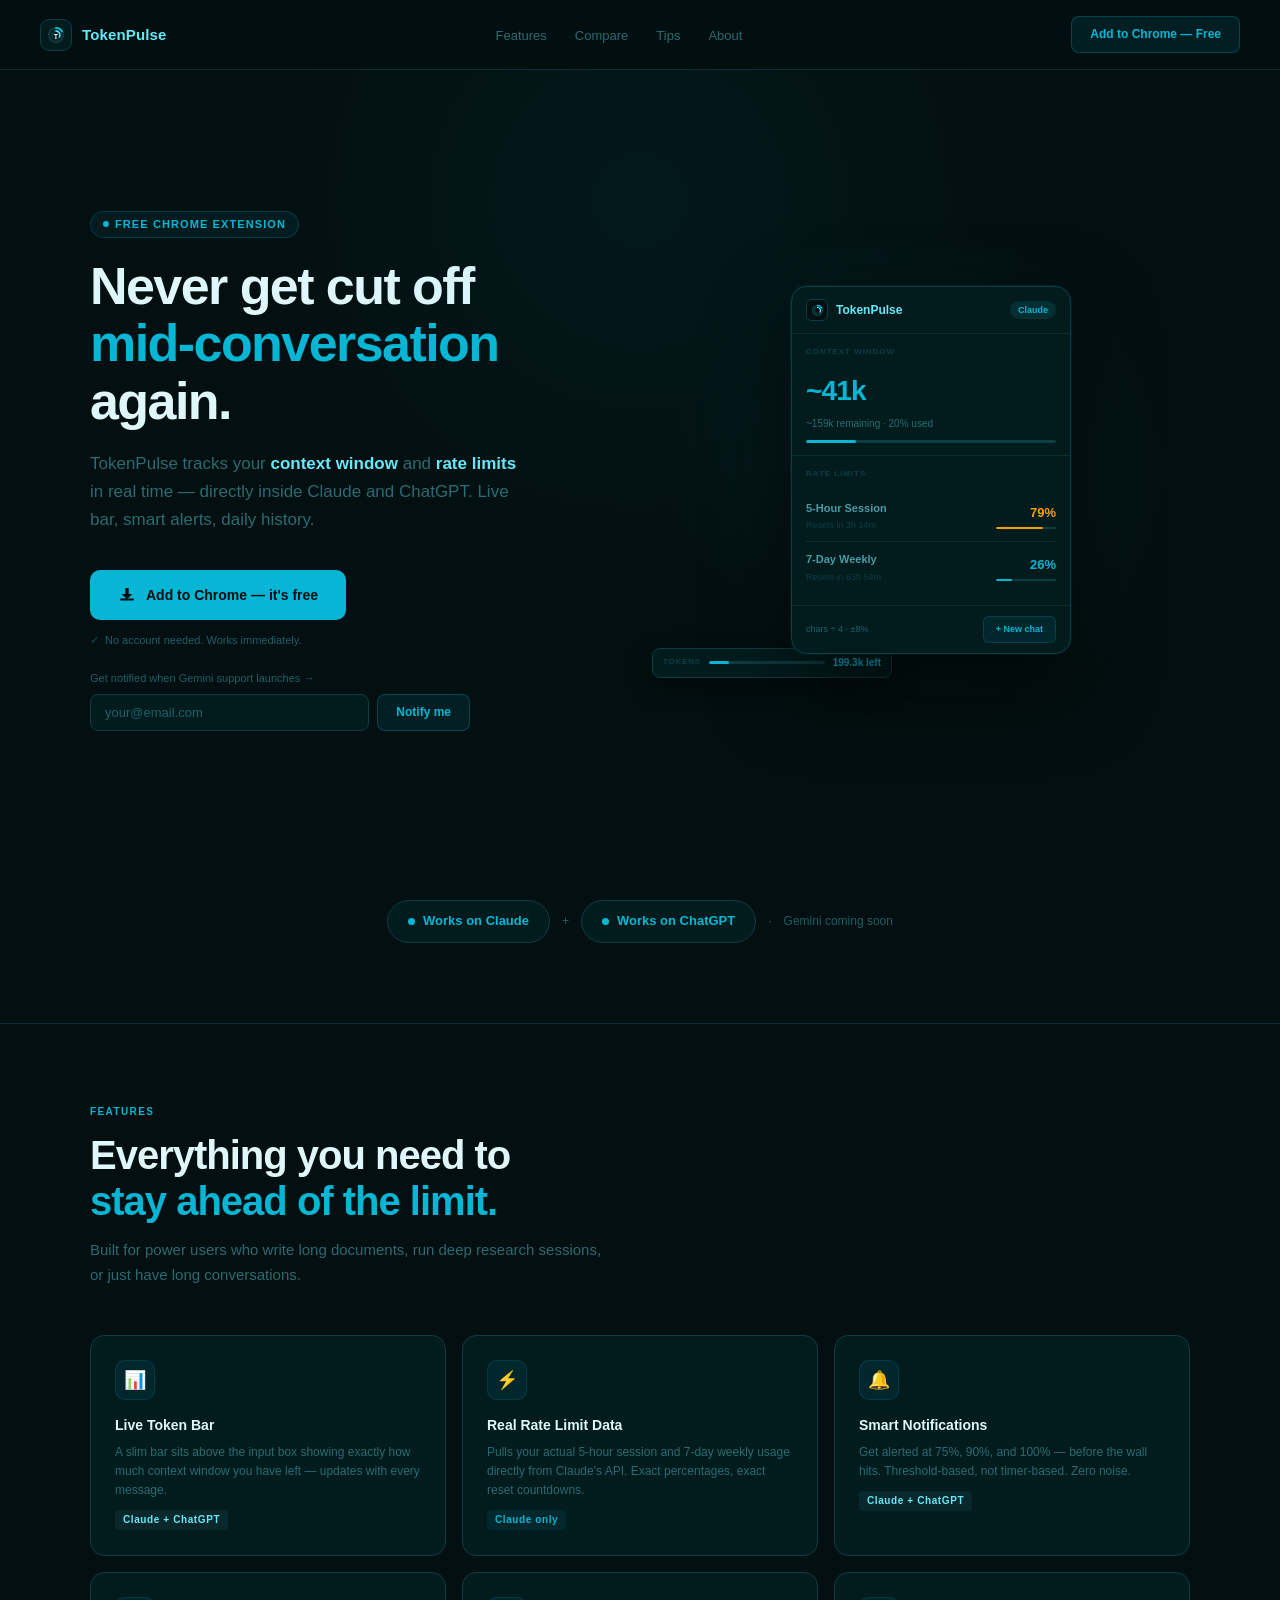
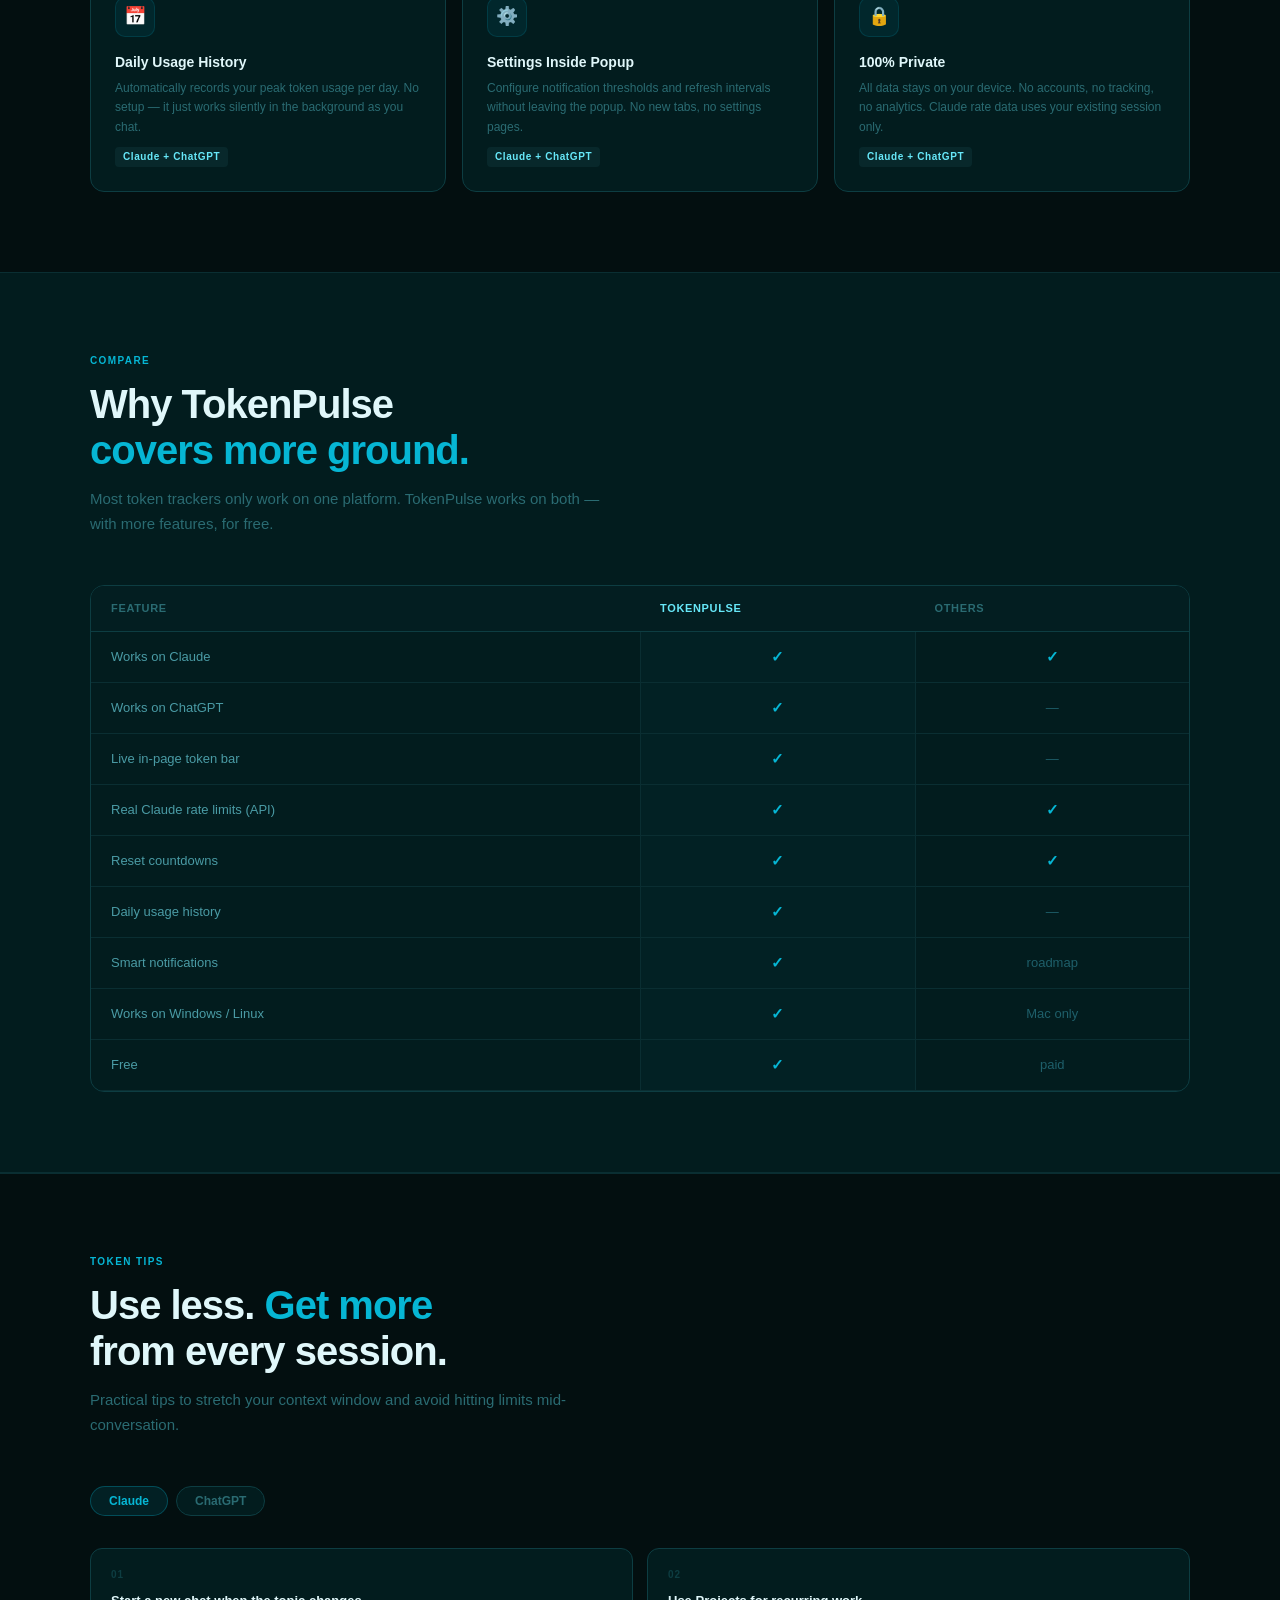
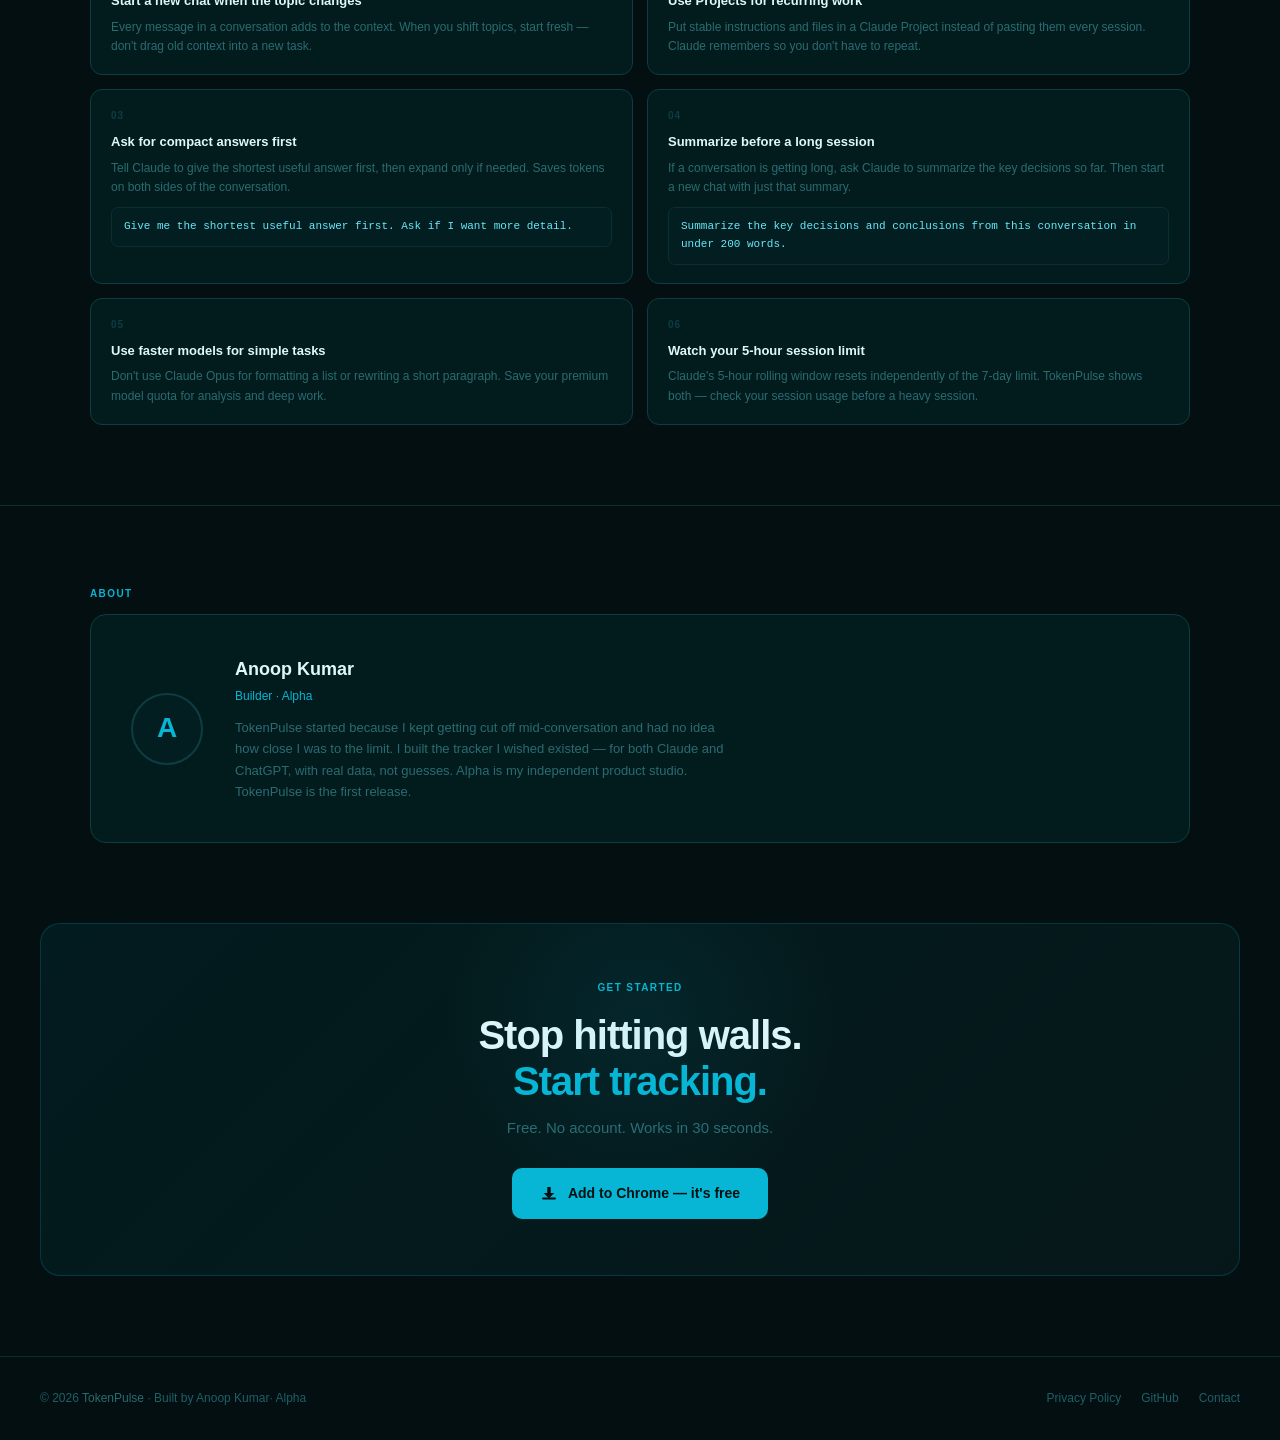
==== commit 8dec3487: "Changes made" ====
--- a/index.html
+++ b/index.html
@@ -800,7 +800,7 @@
     <div class="about-card">
       <div class="about-avatar">A</div>
       <div>
-        <div class="about-name">Anoop Kumar and Mansi Rathore</div>
+        <div class="about-name">Anoop Kumar</div>
         <div class="about-role">Builder · Alpha</div>
         <div class="about-bio">
           TokenPulse started because I kept getting cut off mid-conversation and had no idea how close I was to the limit.
@@ -829,7 +829,7 @@
 <!-- ── Footer ─────────────────────────────── -->
 <footer>
   <div class="footer-left">
-    © 2026 <span>TokenPulse</span> · Built by Anoop Kumar and Mansi Rathore· Alpha
+    © 2026 <span>TokenPulse</span> · Built by Anoop Kumar· Alpha
   </div>
   <div class="footer-links">
     <a href="privacy.html">Privacy Policy</a>
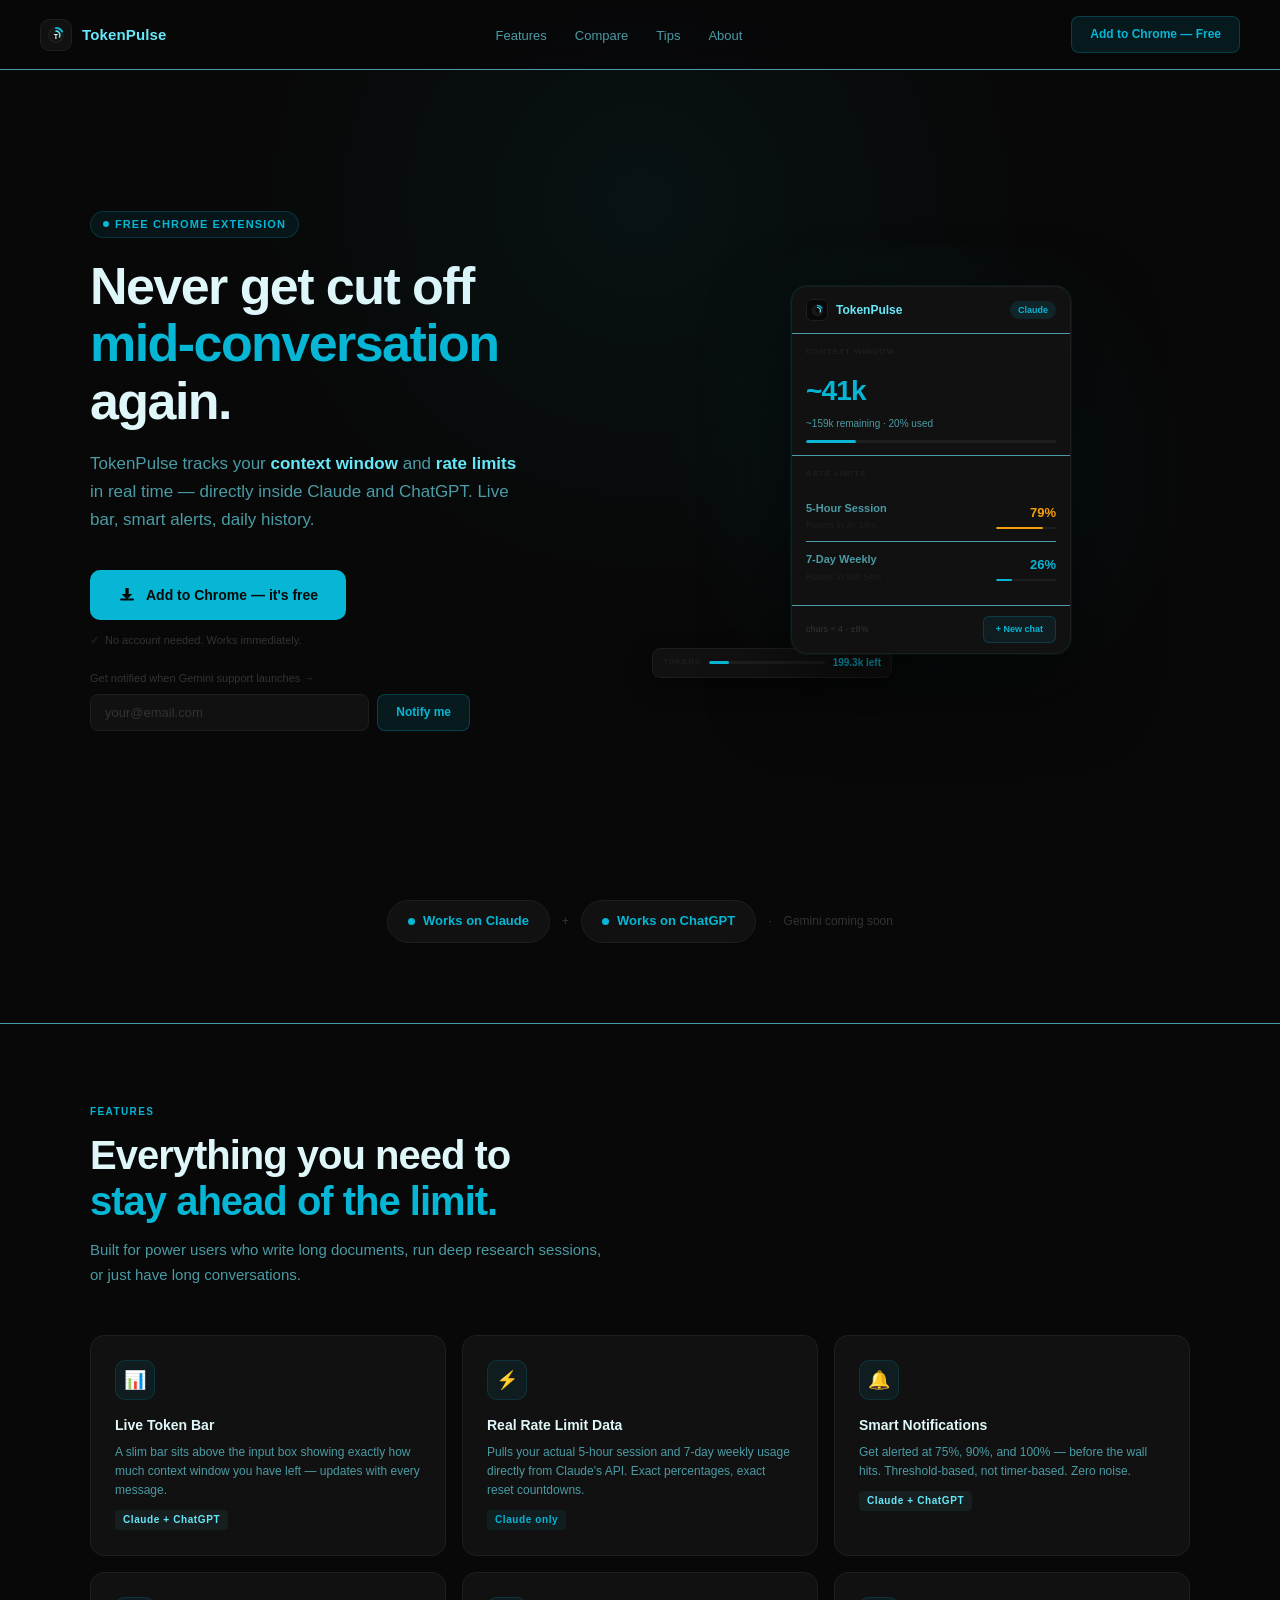
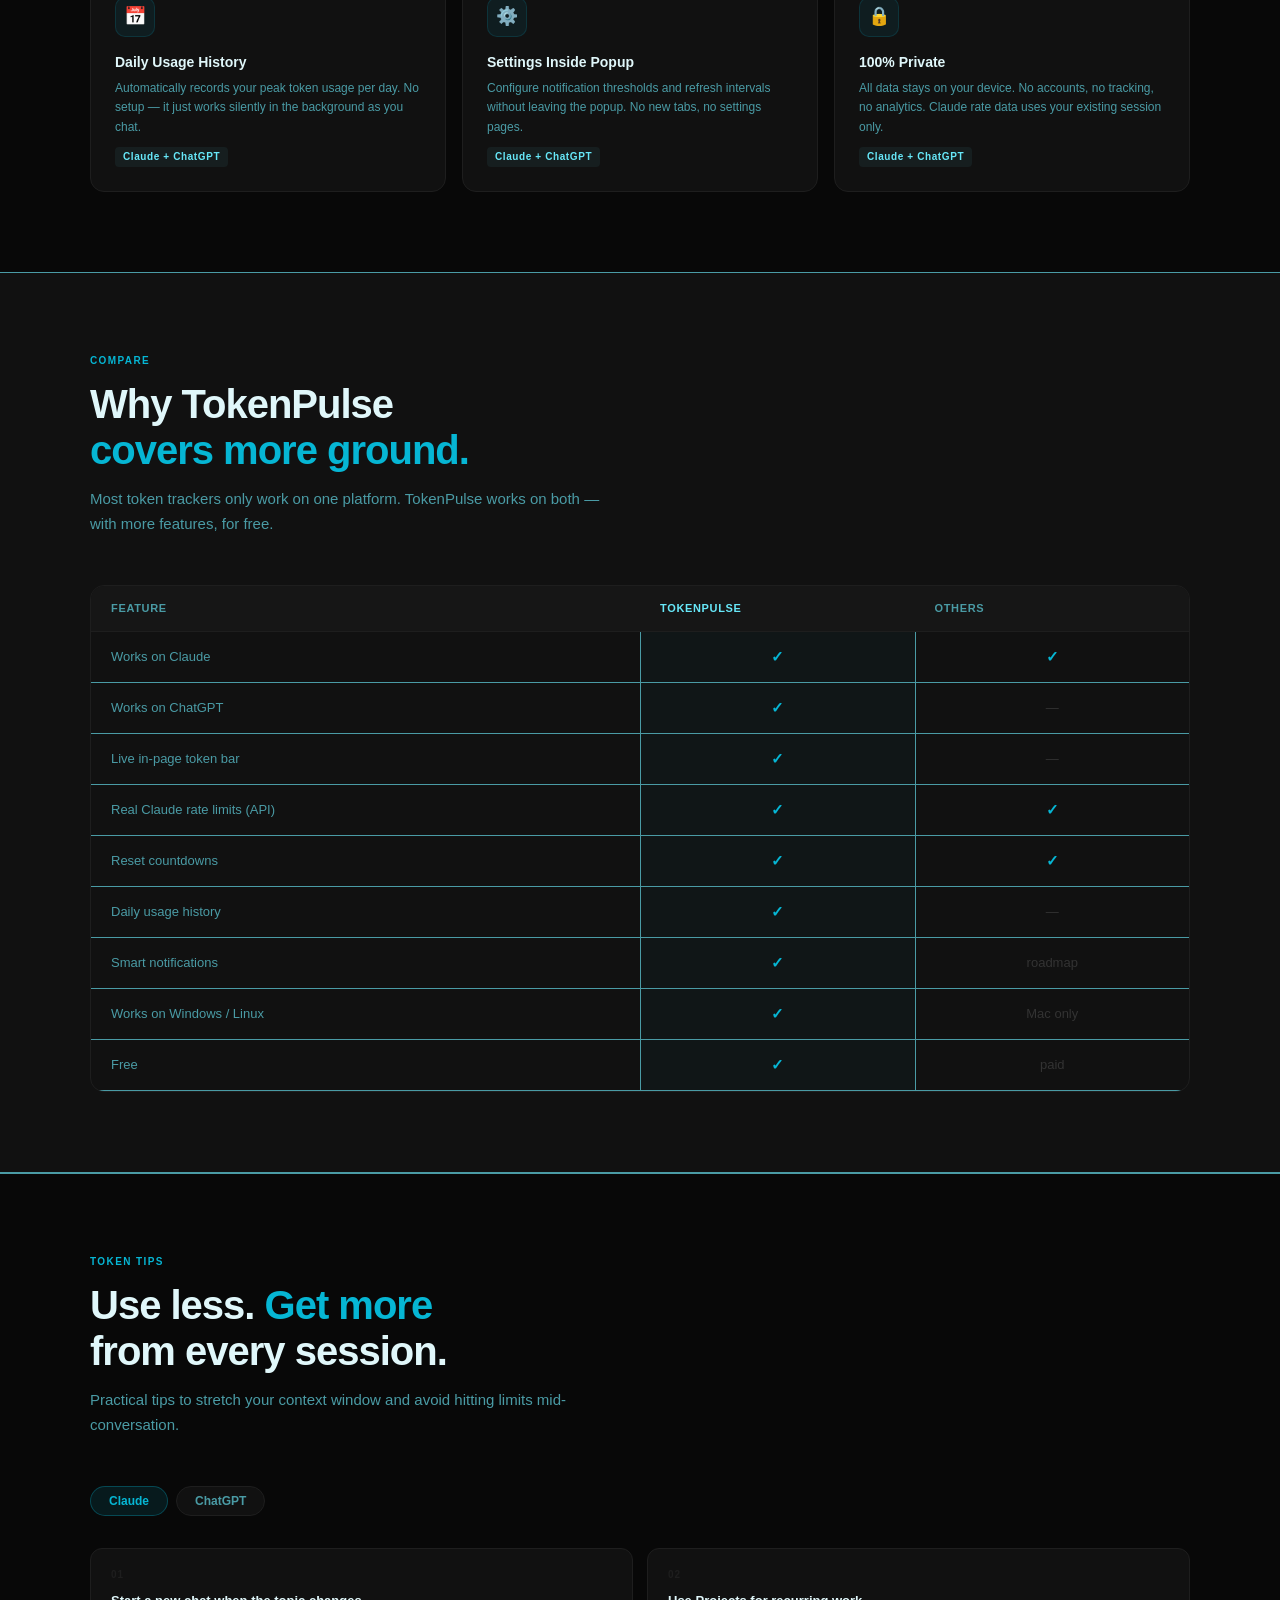
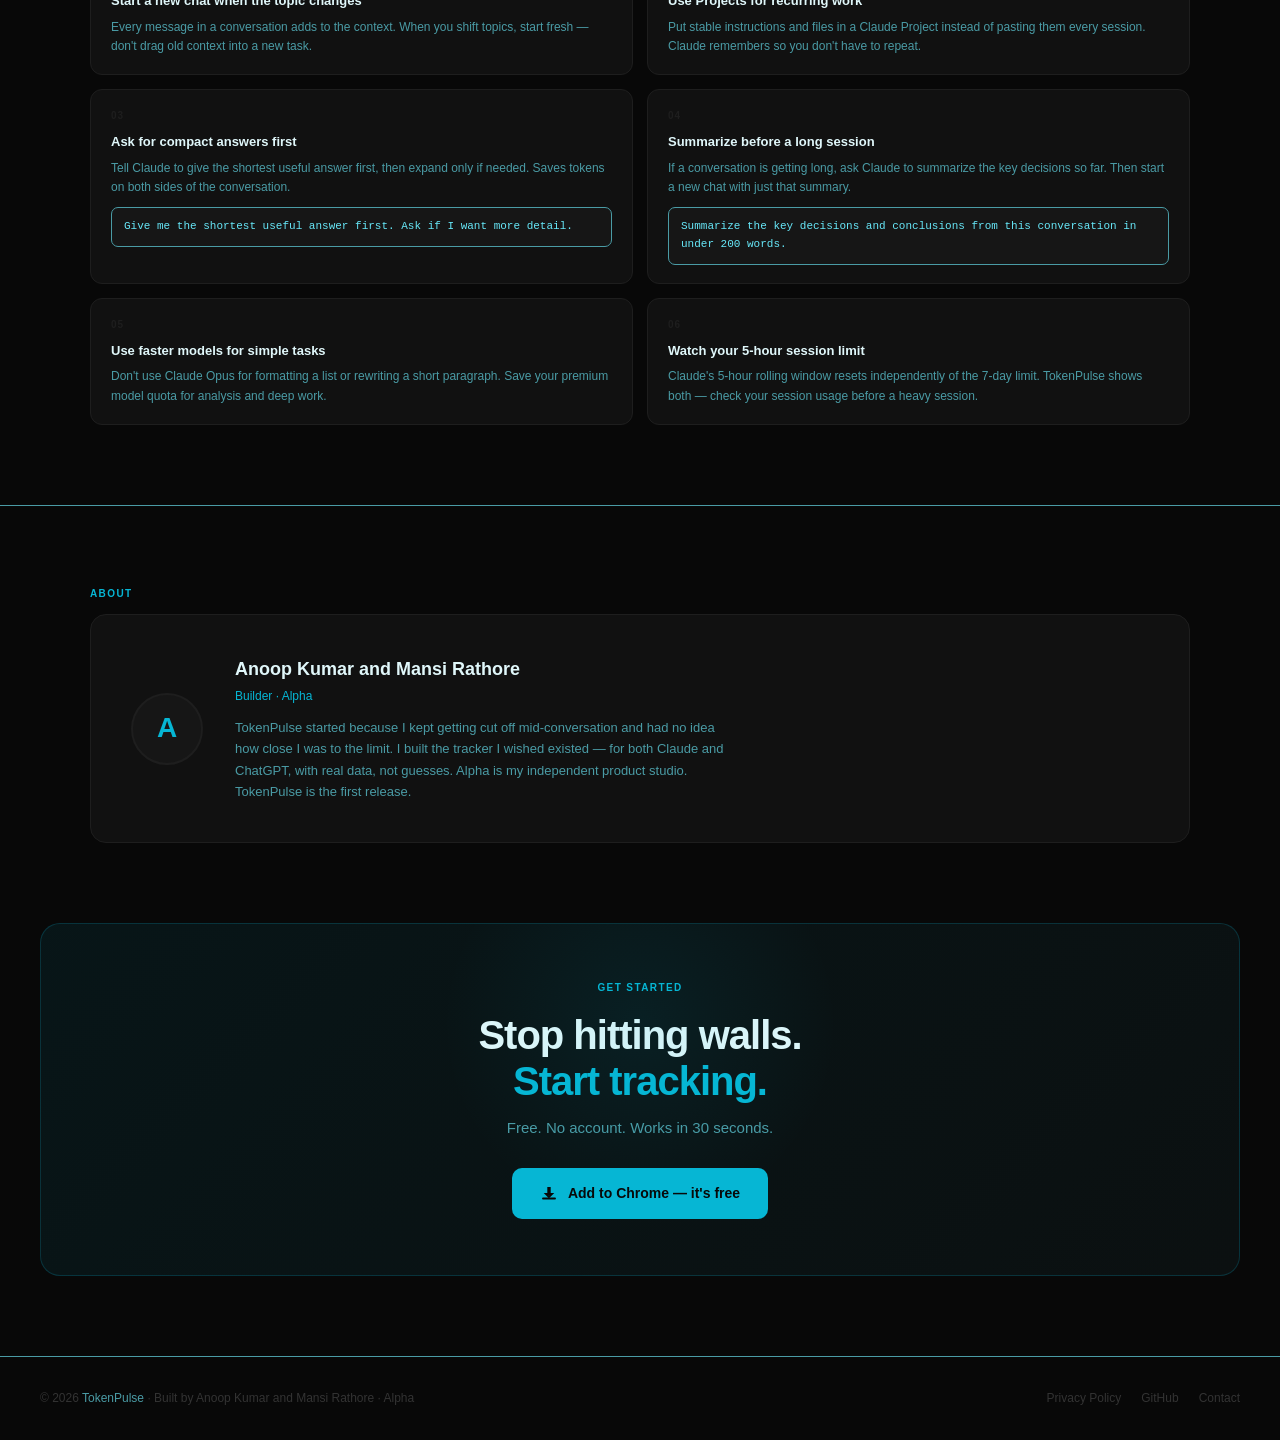
==== commit c99dfb4c: "Some UX hae been changed" ====
--- a/index.html
+++ b/index.html
@@ -13,18 +13,18 @@
     *, *::before, *::after { box-sizing: border-box; margin: 0; padding: 0; }
 
     :root {
-      --bg:        #030f10;
-      --bg2:       #021c1e;
-      --bg3:       #031e21;
-      --border:    #0d3d42;
-      --border2:   #0a2e32;
+      --bg:        #080808;
+      --bg2:       #111111;
+      --bg3:       #161616;
+      --border:    #1e1e1e;
+      --border2:   #4a9ba5;
       --teal:      #06b6d4;
       --teal-light:#67e8f9;
-      --teal-dim:  #2a6b72;
-      --teal-muted:#0d3d42;
+      --teal-dim:  #4a9ba5;
+      --teal-muted:#1e1e1e;
       --text:      #e0f7fa;
       --text-dim:  #4a9ba5;
-      --text-muted:#1e5f6a;
+      --text-muted:#333333;
       --yellow:    #f59e0b;
       --red:       #ef4444;
       --white:     #ffffff;
@@ -49,7 +49,7 @@
       display: flex; align-items: center;
       justify-content: space-between;
       padding: 16px 40px;
-      background: rgba(3,15,16,.85);
+      background: rgba(8,8,9,.85);
       backdrop-filter: blur(12px);
       border-bottom: 1px solid var(--border2);
     }
@@ -474,9 +474,9 @@
   <a href="/" class="nav-logo">
     <div class="nav-logo-icon">
       <svg width="18" height="18" viewBox="0 0 18 18" fill="none">
-        <circle cx="9" cy="9" r="7" stroke="#0d3d42" stroke-width="2"/>
+        <circle cx="9" cy="9" r="7" stroke="#1e1e1e" stroke-width="2"/>
         <path d="M9 2 a7 7 0 0 1 6.06 3.5" stroke="#06b6d4" stroke-width="2" stroke-linecap="round"/>
-        <circle cx="9" cy="9" r="4" stroke="#0d3d42" stroke-width="1.5"/>
+        <circle cx="9" cy="9" r="4" stroke="#1e1e1e" stroke-width="1.5"/>
         <path d="M9 5 a4 4 0 0 1 3.46 2 a4 4 0 0 1 0 4" stroke="#67e8f9" stroke-width="1.5" stroke-linecap="round"/>
         <text x="9" y="12.5" text-anchor="middle" font-family="-apple-system,sans-serif" font-size="7" font-weight="800" fill="white">T</text>
       </svg>
@@ -507,7 +507,7 @@
         Live bar, smart alerts, daily history.
       </p>
       <div class="hero-actions">
-        <a href="https://chrome.google.com/webstore" class="btn-primary" id="install-btn">
+        <a href="https://chromewebstore.google.com/detail/tokenpulse-%E2%80%94-chatgpt-clau/oimclhdbljodjkankcnalklchfcehhic" class="btn-primary" id="install-btn">
           <svg viewBox="0 0 24 24" fill="none" stroke="currentColor" stroke-width="2.5">
             <path d="M12 16l-4-4h3V4h2v8h3l-4 4z"/>
             <path d="M20 18H4" stroke-linecap="round"/>
@@ -534,9 +534,9 @@
           <div class="pm-logo-row">
             <div class="pm-logo">
               <svg width="13" height="13" viewBox="0 0 13 13" fill="none">
-                <circle cx="6.5" cy="6.5" r="5" stroke="#0d3d42" stroke-width="1.5"/>
+                <circle cx="6.5" cy="6.5" r="5" stroke="#1e1e1e" stroke-width="1.5"/>
                 <path d="M6.5 1.5 a5 5 0 0 1 4.33 2.5" stroke="#06b6d4" stroke-width="1.5" stroke-linecap="round"/>
-                <circle cx="6.5" cy="6.5" r="3" stroke="#0d3d42" stroke-width="1.2"/>
+                <circle cx="6.5" cy="6.5" r="3" stroke="#1e1e1e" stroke-width="1.2"/>
                 <path d="M6.5 3.5 a3 3 0 0 1 2.6 1.5 a3 3 0 0 1 0 3" stroke="#67e8f9" stroke-width="1.2" stroke-linecap="round"/>
               </svg>
             </div>
@@ -800,7 +800,7 @@
     <div class="about-card">
       <div class="about-avatar">A</div>
       <div>
-        <div class="about-name">Anoop Kumar</div>
+        <div class="about-name">Anoop Kumar and Mansi Rathore</div>
         <div class="about-role">Builder · Alpha</div>
         <div class="about-bio">
           TokenPulse started because I kept getting cut off mid-conversation and had no idea how close I was to the limit.
@@ -829,7 +829,7 @@
 <!-- ── Footer ─────────────────────────────── -->
 <footer>
   <div class="footer-left">
-    © 2026 <span>TokenPulse</span> · Built by Anoop Kumar· Alpha
+    © 2026 <span>TokenPulse</span> · Built by Anoop Kumar and Mansi Rathore · Alpha
   </div>
   <div class="footer-links">
     <a href="privacy.html">Privacy Policy</a>
